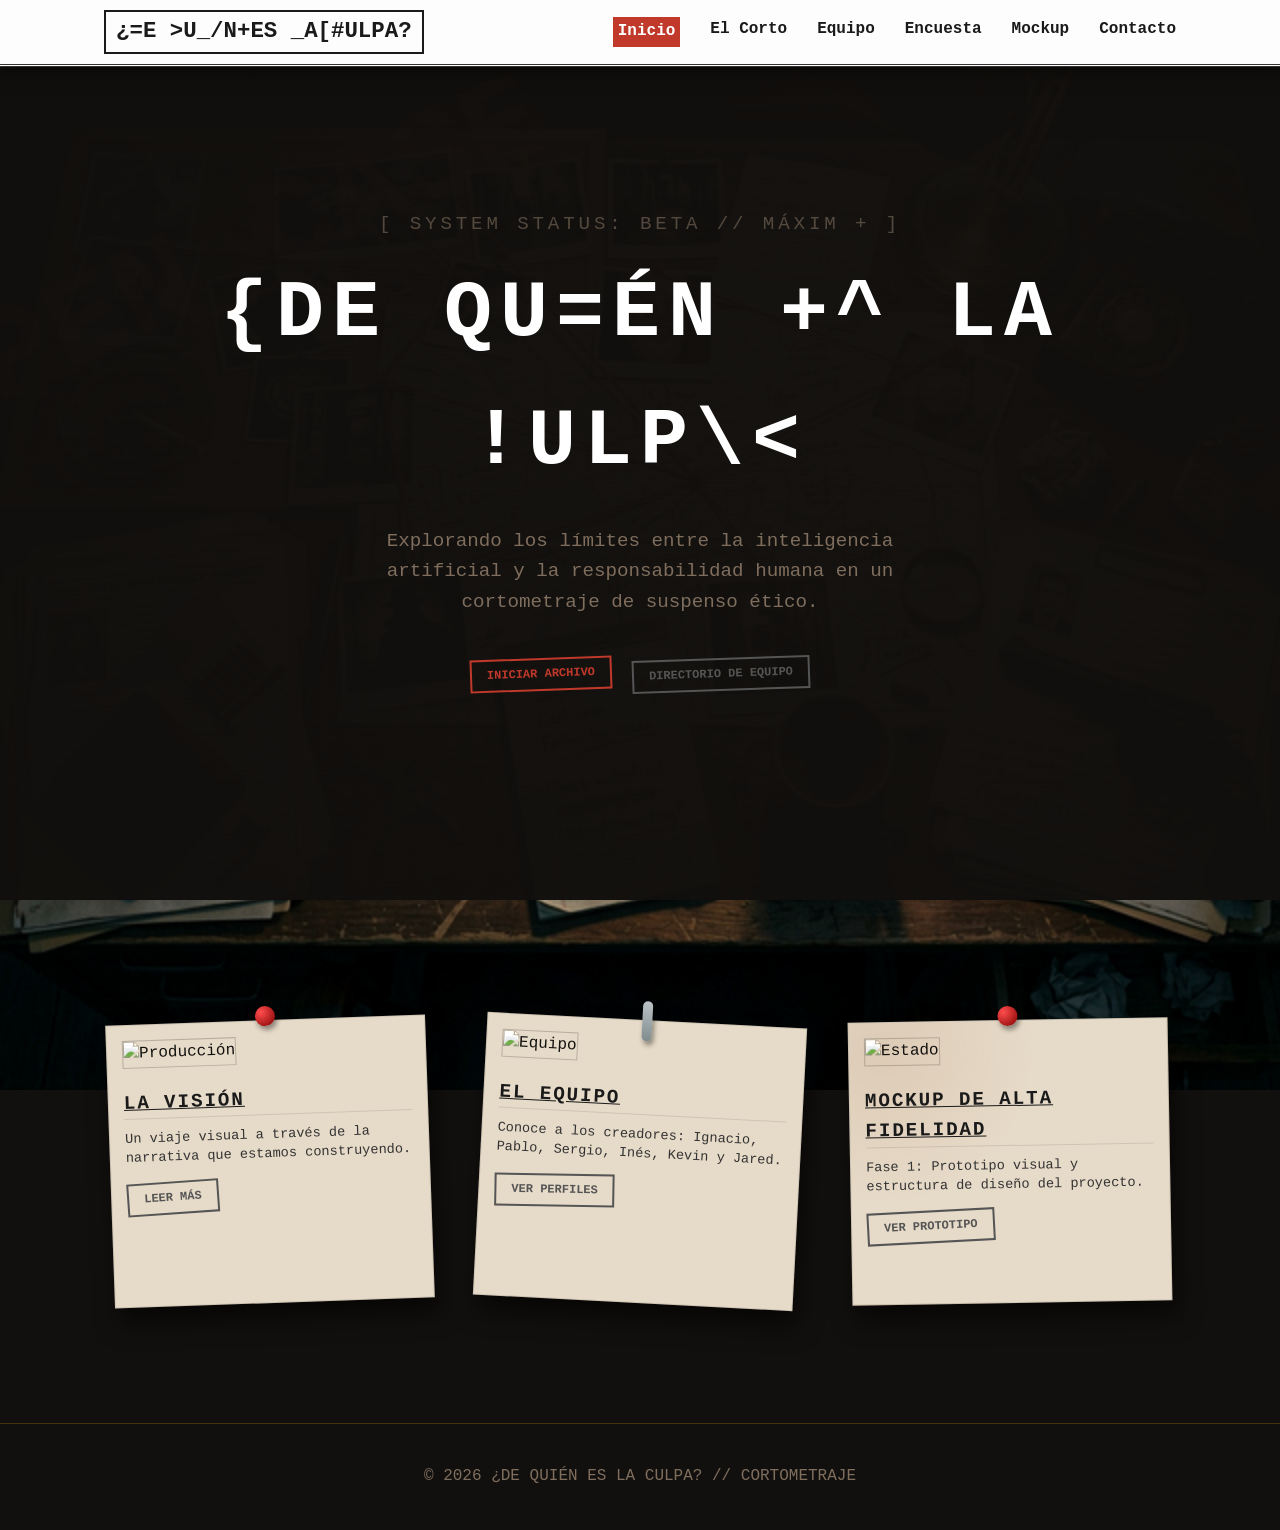
==== index.html @ f93e9118 "Add files via upload" ====
<!DOCTYPE html>
<html lang="es">

<head>
    <meta charset="UTF-8">
    <meta name="viewport" content="width=device-width, initial-scale=1.0">
    <meta name="description"
        content="Web oficial del cortometraje ¿De quién es la culpa?. Explora la historia, el equipo y el proceso creativo.">
    <title>¿DE QUIÉN ES LA CULPA? | Cortometraje 2026</title>
    <link href="https://fonts.googleapis.com/css2?family=Poppins:wght@300;400;600;700&display=swap" rel="stylesheet">
    <link rel="stylesheet" href="css/style.css">
</head>

<body class="page-home">

    <nav>
        <div class="container">
            <a href="index.html" class="logo">¿DE QUIÉN ES LA CULPA?</a>
            <div class="nav-links">
                <a href="index.html" class="active">Inicio</a>
                <a href="about.html">El Corto</a>
                <a href="team.html">Equipo</a>
                <a href="survey.html">Encuesta</a>
                <a href="mockup.html">Mockup</a>
                <a href="contact.html">Contacto</a>
            </div>
        </div>
    </nav>

    <section class="hero">
        <div class="container hero-content" style="position: relative; z-index: 2;">
            <p class="label-mono" style="margin-bottom: 10px; opacity: 0.6;">[ System Status: Beta // Máxim + ]</p>
            <h1>¿DE QUIÉN ES LA CULPA?</h1>
            <p>Explorando los límites entre la inteligencia artificial y la responsabilidad humana en un cortometraje de
                suspenso ético.</p>
            <div style="display: flex; gap: 20px; justify-content: center;">
                <a href="about.html" class="btn btn-primary">Iniciar Archivo</a>
                <a href="team.html" class="btn btn-secondary">Directorio de Equipo</a>
            </div>
        </div>
    </section>



    <section class="container">
        <div class="grid">
            <div class="card">
                <img src="assets/img/vision.png" alt="Producción" class="card-img">
                <div class="card-body">
                    <h3>La Visión</h3>
                    <p>Un viaje visual a través de la narrativa que estamos construyendo.</p>
                    <a href="about.html" class="btn btn-secondary" style="margin-top: 15px;">Leer más</a>
                </div>
            </div>
            <div class="card">
                <img src="assets/img/team.png" alt="Equipo" class="card-img">
                <div class="card-body">
                    <h3>El Equipo</h3>
                    <p>Conoce a los creadores: Ignacio, Pablo, Sergio, Inés, Kevin y Jared.</p>
                    <a href="team.html" class="btn btn-secondary" style="margin-top: 15px;">Ver perfiles</a>
                </div>
            </div>
            <div class="card">
                <img src="assets/img/beta.png" alt="Estado" class="card-img">
                <div class="card-body">
                    <h3>Mockup de Alta Fidelidad</h3>
                    <p>Fase 1: Prototipo visual y estructura de diseño del proyecto.</p>
                    <a href="mockup.html" class="btn btn-secondary" style="margin-top: 15px;">Ver Prototipo</a>
                </div>
            </div>
        </div>
    </section>

    <footer style="padding: 40px 0; border-top: 1px solid var(--glass-border); text-align: center;">
        <div class="container">
            <p>&copy; 2026 ¿DE QUIÉN ES LA CULPA? // CORTOMETRAJE</p>
        </div>
    </footer>

    <script src="js/transitions.js"></script>
</body>

</html>
---- css/style.css ----
:root {
    --primary-bg: #12100e;
    /* Dark Ebony / Shadow */
    --secondary-bg: #e6dac8;
    /* Aged Paper / Polaroid white */
    --accent-gold: #b8860b;
    --accent-ai: #00ff41;
    --accent-red: #c0392b;
    /* Evidence string/pin red */
    --accent-autumn: #e18214;
    --accent-coral: #fb6d4c;
    --accent-vinotage: #4a1f1f;
    --accent-forest: #2d4b2d;
    --text-main: #2c241e;
    /* Ink black for paper */
    --text-on-dark: #f2e8cf;
    /* Parchment for dark areas */
    --text-muted: #7f6e5d;
    --glass-bg: rgba(20, 15, 12, 0.7);
    --glass-border: rgba(184, 134, 11, 0.3);
    --font-family: 'Special Elite', 'Courier New', serif;
    /* Typewriter font */
    --font-mono: 'JetBrains Mono', monospace;
    --transition: all 0.3s ease;
}

@import url('https://fonts.googleapis.com/css2?family=Special+Elite&display=swap');

* {
    margin: 0;
    padding: 0;
    box-sizing: border-box;
}

body {
    background-color: var(--primary-bg);
    color: var(--text-on-dark);
    font-family: var(--font-family);
    line-height: 1.6;
    overflow-x: hidden;
    position: relative;
    background-attachment: fixed;
    background-size: cover;
    background-position: center;
    background-repeat: no-repeat;
    min-height: 100vh;
}

/* Page-Specific Image Overrides */
.page-home {
    background-image: url('../assets/img/bgs/bg_home.png');
}

.page-about {
    background-image: url('../assets/img/bgs/bg_about.png');
}

.page-team {
    background-image: url('../assets/img/bgs/bg_team.png');
}

.page-survey {
    background-image: url('../assets/img/bgs/bg_survey.png');
}

.page-contact {
    background-image: url('../assets/img/bgs/bg_contact.png');
}

.page-status {
    background-image: url('../assets/img/bgs/bg_status.png');
}

.page-mockup {
    background-image: url('../assets/img/bgs/bg_status.png');
}

.page-contact {
    background-image: url('../assets/img/bgs/bg_contact.png');
}

/* Global Dark Tint Layer for readability */
body::before {
    content: "";
    position: fixed;
    top: 0;
    left: 0;
    width: 100%;
    height: 100%;
    background: linear-gradient(rgba(18, 16, 14, 0.8), rgba(18, 16, 14, 0.85));
    z-index: -1;
    pointer-events: none;
}

/* Red Evidence String Layer */
body::after {
    content: "";
    position: fixed;
    top: 0;
    left: 0;
    width: 100%;
    height: 100%;
    background-image:
        repeating-linear-gradient(45deg, transparent, transparent 120px, rgba(192, 57, 43, 0.04) 120px, rgba(192, 57, 43, 0.04) 121px),
        repeating-linear-gradient(-45deg, transparent, transparent 180px, rgba(192, 57, 43, 0.04) 180px, rgba(192, 57, 43, 0.04) 181px);
    pointer-events: none;
    z-index: -2;
}

/* OPEN_CASE Watermark (Refined) */
.page-home::after {
    content: "OPEN_CASE";
    position: fixed;
    bottom: 50px;
    right: 50px;
    font-size: 8rem;
    font-weight: 900;
    color: var(--accent-red);
    opacity: 0.1;
    transform: rotate(-25deg);
    pointer-events: none;
    z-index: -1;
    font-family: var(--font-mono);
}

/* Typography */
h1,
h2,
h3 {
    font-weight: 700;
    letter-spacing: 0.1em;
    color: #fff;
    text-transform: uppercase;
}

.label-mono {
    font-family: var(--font-mono);
    font-size: 0.7rem;
    letter-spacing: 0.2em;
    color: var(--accent-gold);
    text-transform: uppercase;
}

a {
    text-decoration: none;
    color: inherit;
    transition: var(--transition);
}

/* Layout */
.container {
    max-width: 1200px;
    margin: 0 auto;
    padding: 0 5%;
}

/* Navigation */
nav {
    position: fixed;
    top: 0;
    width: 100%;
    padding: 10px 0;
    background: #fdfdfd;
    /* White paper header */
    border-bottom: 3px double #333;
    z-index: 1000;
    box-shadow: 0 5px 15px rgba(0, 0, 0, 0.5);
}

nav .container {
    display: flex;
    justify-content: space-between;
    align-items: center;
}

.logo {
    font-size: 1.4rem;
    font-weight: 700;
    color: #1a1a1a;
    text-transform: uppercase;
    font-family: var(--font-family);
    border: 2px solid #1a1a1a;
    padding: 2px 10px;
}

.nav-links {
    display: flex;
    gap: 30px;
}

.nav-links a {
    color: #1a1a1a;
    font-weight: 700;
}

.nav-links a:hover,
.nav-links a.active {
    background: var(--accent-red);
    color: #fff;
    padding: 2px 5px;
}

/* Hero Section */
.hero {
    height: 100vh;
    display: flex;
    align-items: center;
    justify-content: center;
    text-align: center;
    background: linear-gradient(rgba(18, 16, 14, 0.9), rgba(18, 16, 14, 0.9)), url('../assets/img/hero.png');
    background-size: cover;
    background-position: center;
    position: relative;
    overflow: hidden;
}

/* Subtle scanlines for hero */
.hero::after {
    content: "";
    position: absolute;
    top: 0;
    left: 0;
    width: 100%;
    height: 100%;
    background: repeating-linear-gradient(0deg, rgba(0, 0, 0, 0.05) 0px, rgba(0, 0, 0, 0.05) 1px, transparent 1px, transparent 2px);
    pointer-events: none;
    z-index: 1;
}

.hero-content h1 {
    font-size: clamp(3rem, 8vw, 5rem);
    margin-bottom: 20px;
    text-transform: uppercase;
    animation: fadeInUp 1s ease;
}

.hero-content p {
    font-size: 1.2rem;
    color: var(--text-muted);
    max-width: 600px;
    margin: 0 auto 40px;
    animation: fadeInUp 1s ease 0.2s backwards;
}

/* Evidence Grid & Cards */
.grid {
    display: flex;
    flex-wrap: wrap;
    justify-content: center;
    gap: 50px;
    padding: 120px 0;
}

.card {
    background: var(--secondary-bg);
    /* Polaroid White */
    padding: 15px 15px 60px 15px;
    /* Polaroid bottom spacing for caption */
    border-radius: 0;
    width: 320px;
    box-shadow: 5px 15px 25px rgba(0, 0, 0, 0.6);
    transition: var(--transition);
    position: relative;
    border: 1px solid rgba(0, 0, 0, 0.1);
    color: #1a1a1a;
    /* Global ink color for card content */
}

.card h3 {
    color: #1a1a1a !important;
    text-transform: uppercase;
    border-bottom: 1px solid rgba(0, 0, 0, 0.1);
    margin-bottom: 15px;
}

.card p,
.card li {
    color: #333 !important;
}

/* Red Pin Head */
.card::before {
    content: "";
    position: absolute;
    top: -15px;
    left: 50%;
    transform: translateX(-50%);
    width: 20px;
    height: 20px;
    background: radial-gradient(circle at 30% 30%, #ff4d4d, #800000);
    border-radius: 50%;
    box-shadow: 2px 4px 5px rgba(0, 0, 0, 0.4);
    z-index: 10;
}

/* Case ID Tape */
.card::after {
    content: "EVIDENCE #2901";
    position: absolute;
    bottom: 15px;
    left: 15px;
    font-family: var(--font-mono);
    font-size: 0.7rem;
    color: #555;
    opacity: 0.8;
}

/* Random Rotations for Pinned Look */
.card:nth-child(odd) {
    transform: rotate(-2deg);
}

.card:nth-child(even) {
    transform: rotate(3deg);
}

.card:nth-child(3n) {
    transform: rotate(-1deg);
}

.card:hover {
    transform: scale(1.05) rotate(0deg) !important;
    z-index: 20;
    box-shadow: 0 20px 40px rgba(0, 0, 0, 0.8);
}

/* Hacker Glitch & Transition Effects */
.glitch-overlay {
    position: fixed;
    top: 0;
    left: 0;
    width: 100%;
    height: 100%;
    background: #000;
    z-index: 99999;
    display: none;
    pointer-events: none;
    overflow: hidden;
    justify-content: center;
    align-items: center;
}

/* Scanlines and Noise Layer */
.glitch-overlay::before {
    content: "";
    position: absolute;
    top: 0;
    left: 0;
    right: 0;
    bottom: 0;
    background: linear-gradient(rgba(18, 16, 14, 0) 50%, rgba(0, 0, 0, 0.2) 50%),
        linear-gradient(90deg, rgba(0, 255, 65, 0.03), rgba(0, 0, 0, 0), rgba(0, 255, 65, 0.03));
    background-size: 100% 4px, 150px 100%;
    z-index: 2;
}

.glitch-active .glitch-overlay {
    display: flex;
    animation: smooth-glitch-fade 0.6s ease-out forwards;
}

.skull-stamp {
    font-family: var(--font-mono);
    font-size: 2.5rem;
    color: var(--accent-red);
    opacity: 0.2;
    white-space: pre;
    display: none;
    z-index: 3;
    animation: skull-glitch-pulse 2s infinite ease-in-out;
}

@keyframes smooth-glitch-fade {
    0% {
        opacity: 0;
        transform: scale(1.1);
    }

    20% {
        opacity: 1;
        transform: scale(1);
    }

    80% {
        opacity: 1;
    }

    100% {
        opacity: 0.9;
    }
}

@keyframes skull-glitch-pulse {

    0%,
    100% {
        transform: scale(1) translate(0);
        opacity: 0.2;
    }

    50% {
        transform: scale(1.05) translate(-2px, 1px);
        opacity: 0.3;
    }
}

.skull-stamp {
    font-family: var(--font-mono);
    font-size: 2.5rem;
    color: var(--accent-red);
    opacity: 0.15;
    white-space: pre;
    display: none;
    transform: rotate(-12deg);
    filter: blur(0.5px);
}

/* Scanlines Effect for the overlay */
.glitch-overlay::before {
    content: " ";
    display: block;
    position: absolute;
    top: 0;
    left: 0;
    bottom: 0;
    right: 0;
    background: linear-gradient(rgba(26, 15, 10, 0) 50%, rgba(0, 0, 0, 0.3) 50%),
        linear-gradient(90deg, rgba(0, 255, 65, 0.06), rgba(184, 134, 11, 0.02), rgba(0, 255, 65, 0.06));
    z-index: 2;
    background-size: 100% 3px, 4px 100%;
    pointer-events: none;
}

/* Glitch active class removed in favor of page-transition-active */

/* Large Document Blocks */
.document {
    background: #fdfdfd;
    /* White paper */
    padding: 50px;
    border: 1px solid rgba(0, 0, 0, 0.1);
    box-shadow: 15px 25px 50px rgba(0, 0, 0, 0.8);
    /* Refined shadow */
    color: #1a1a1a;
    position: relative;
    margin-bottom: 50px;
    transform: rotate(0.5deg);
}

.document::before {
    content: "";
    position: absolute;
    top: -15px;
    left: 20px;
    width: 40px;
    height: 15px;
    background: rgba(184, 134, 11, 0.5);
    /* Yellow masking tape */
    transform: rotate(-15deg);
}

.document h2,
.document h3 {
    color: #1a1a1a !important;
    border-bottom: 1px solid #ddd;
    padding-bottom: 10px;
}

.document p {
    color: #333 !important;
}

/* Hacker glitch animation removed */

/* Intense Flicker for headers */
.hacker-text {
    position: relative;
    display: inline-block;
}

.hacker-text::before,
.hacker-text::after {
    content: attr(data-text);
    position: absolute;
    top: 0;
    left: 0;
    width: 100%;
    height: 100%;
    background: var(--primary-bg);
}

.hacker-text::after {
    left: 2px;
    text-shadow: -1px 0 rgba(255, 0, 193, 0.4);
    clip-path: inset(0 0 0 0);
    animation: glitch-anim-2 5s infinite linear alternate-reverse;
}

.hacker-text::before {
    left: -2px;
    text-shadow: 1px 0 rgba(0, 255, 249, 0.4);
    clip-path: inset(0 0 0 0);
    animation: glitch-anim-1 7s infinite linear alternate-reverse;
}

@keyframes glitch-anim-1 {
    0% {
        clip-path: inset(20% 0 30% 0);
    }

    20% {
        clip-path: inset(60% 0 10% 0);
    }

    40% {
        clip-path: inset(40% 0 50% 0);
    }

    60% {
        clip-path: inset(80% 0 5% 0);
    }

    80% {
        clip-path: inset(10% 0 70% 0);
    }

    100% {
        clip-path: inset(30% 0 20% 0);
    }
}

@keyframes glitch-anim-2 {
    0% {
        clip-path: inset(15% 0 15% 0);
    }

    25% {
        clip-path: inset(10% 0 80% 0);
    }

    50% {
        clip-path: inset(50% 0 10% 0);
    }

    75% {
        clip-path: inset(40% 0 40% 0);
    }

    100% {
        clip-path: inset(80% 0 5% 0);
    }
}

/* Scroll reveal for better flow */
section {
    opacity: 0;
    transform: translateY(20px);
    transition: all 0.8s ease-out;
}

section.visible {
    opacity: 1;
    transform: translateY(0);
}

.card::after {
    content: "";
    position: absolute;
    top: 0;
    left: 0;
    width: 100%;
    height: 100%;
    border: 1px solid var(--accent-gold);
    opacity: 0;
    transition: var(--transition);
    pointer-events: none;
}

.card:hover {
    transform: translateY(-5px);
    box-shadow: 0 0 30px rgba(212, 175, 55, 0.1);
}

.card:hover::after {
    opacity: 0.3;
}

.card-img {
    width: 100%;
    height: 250px;
    object-fit: cover;
    filter: sepia(0.3) contrast(1.1);
    /* Aged photo look */
    border: 1px solid rgba(0, 0, 0, 0.2);
    transition: var(--transition);
}

.card:hover .card-img {
    filter: sepia(0) contrast(1);
}

.card-body {
    padding: 20px 0 0 0;
    color: var(--text-main);
}

.card-body h3 {
    font-size: 1.2rem;
    color: #1a1a1a;
    margin-bottom: 10px;
    text-decoration: underline;
}

.card-body p {
    font-size: 0.85rem;
    line-height: 1.4;
    color: #333;
}

/* Buttons */
.btn {
    display: inline-block;
    padding: 5px 15px;
    border-radius: 0;
    font-family: var(--font-mono);
    font-weight: 700;
    font-size: 0.75rem;
    cursor: pointer;
    text-transform: uppercase;
    transition: var(--transition);
    transform: rotate(-2deg);
    /* Slightly tilted stamp */
}

.btn-primary {
    background: transparent;
    border: 2px solid var(--accent-red);
    color: var(--accent-red);
}

.btn-secondary {
    background: transparent;
    border: 2px solid #555;
    color: #555;
}

.btn:hover {
    background: var(--accent-red);
    color: #fff;
    transform: scale(1.1) rotate(0deg);
    box-shadow: 2px 2px 10px rgba(0, 0, 0, 0.2);
}

/* Footer */
footer {
    padding: 60px 0;
    border-top: 1px solid var(--glass-border);
    text-align: center;
    color: var(--text-muted);
}

/* Video Containers */
.video-grid {
    display: grid;
    grid-template-columns: 1fr;
    gap: 40px;
    padding: 60px 0;
}

.video-container {
    position: relative;
    width: 100%;
    padding-bottom: 56.25%;
    /* 16:9 Aspect Ratio */
    height: 0;
    overflow: hidden;
    border-radius: 20px;
    border: 1px solid var(--glass-border);
    background: #000;
    box-shadow: 0 20px 50px rgba(0, 0, 0, 0.5);
}

.video-container iframe,
.video-container video {
    position: absolute;
    top: 0;
    left: 0;
    width: 100%;
    height: 100%;
    border: none;
}

.video-title {
    margin-top: 20px;
    text-align: center;
    color: var(--accent-gold);
}

/* Animations */
@keyframes fadeInUp {
    from {
        opacity: 0;
        transform: translateY(30px);
    }

    to {
        opacity: 1;
        transform: translateY(0);
    }
}

/* Team Cards */
.team-layout {
    display: flex;
    flex-direction: column;
    align-items: center;
    gap: 15px;
    position: relative;
}

/* Folder Tab for Team Cards */
.team-layout::after {
    content: "FILE_ID_" attr(data-id, "00");
    position: absolute;
    top: -30px;
    right: 20px;
    background: var(--secondary-bg);
    padding: 5px 15px;
    font-size: 0.6rem;
    font-weight: 700;
    color: #555;
    border: 1px solid rgba(0, 0, 0, 0.1);
    border-bottom: none;
    border-radius: 5px 5px 0 0;
    font-family: var(--font-mono);
}

.team-img-wrapper {
    position: relative;
    width: 200px;
    height: 200px;
    border: 1px solid rgba(0, 0, 0, 0.1);
    background: #fff;
    padding: 5px;
    transition: var(--transition);
}

.team-img-wrapper img {
    width: 100%;
    height: 100%;
    object-fit: cover;
    filter: sepia(0.2) contrast(1.1);
}

.team-hover-desc {
    position: absolute;
    top: 5px;
    left: 5px;
    right: 5px;
    bottom: 5px;
    background: rgba(46, 36, 30, 0.95);
    /* Darker Sepia for better contrast */
    display: flex;
    flex-direction: column;
    justify-content: center;
    align-items: center;
    text-align: center;
    padding: 15px;
    opacity: 0;
    transition: opacity 0.3s ease;
    color: var(--secondary-bg) !important;
}

.team-img-wrapper:hover .team-hover-desc {
    opacity: 1;
}

.team-hover-desc p {
    color: var(--secondary-bg) !important;
    /* Force color on all paragraphs */
    margin: 0;
}

.team-hover-desc p.role {
    font-size: 0.85rem;
    font-weight: 900;
    text-transform: uppercase;
    border: 2px solid var(--secondary-bg);
    padding: 2px 8px;
    margin-bottom: 12px;
    color: var(--secondary-bg) !important;
}

.team-hover-desc p.desc {
    font-size: 0.75rem;
    line-height: 1.4;
    color: var(--secondary-bg) !important;
}

/* Extra Flavor: Coffee Stains and Clips */
.card:nth-child(2)::before {
    /* Paper clip instead of pin for the second card */
    background: linear-gradient(to bottom, #bdc3c7, #7f8c8d);
    width: 10px;
    height: 40px;
    border-radius: 5px;
    top: -20px;
}

.card:last-child {
    background-image: radial-gradient(circle at 10% 10%, rgba(139, 69, 19, 0.1) 0%, transparent 40%);
    /* Coffee stain */
}

.card:last-child::after {
    content: "STAIN_OBSERVED_ON_SET";
    bottom: -15px;
    right: 0;
    font-size: 0.5rem;
    color: var(--accent-red);
}

/* New Animations */
@keyframes textFlicker {

    0%,
    100% {
        opacity: 1;
    }

    50% {
        opacity: 0.85;
    }

    /* Gentle pulse instead of sharp drops */
    80% {
        opacity: 0.95;
    }
}

/* Accessibility & Responsive */
@media (max-width: 768px) {
    .nav-links {
        display: none;
    }

    .team-layout {
        flex-direction: column;
        text-align: center;
    }
}
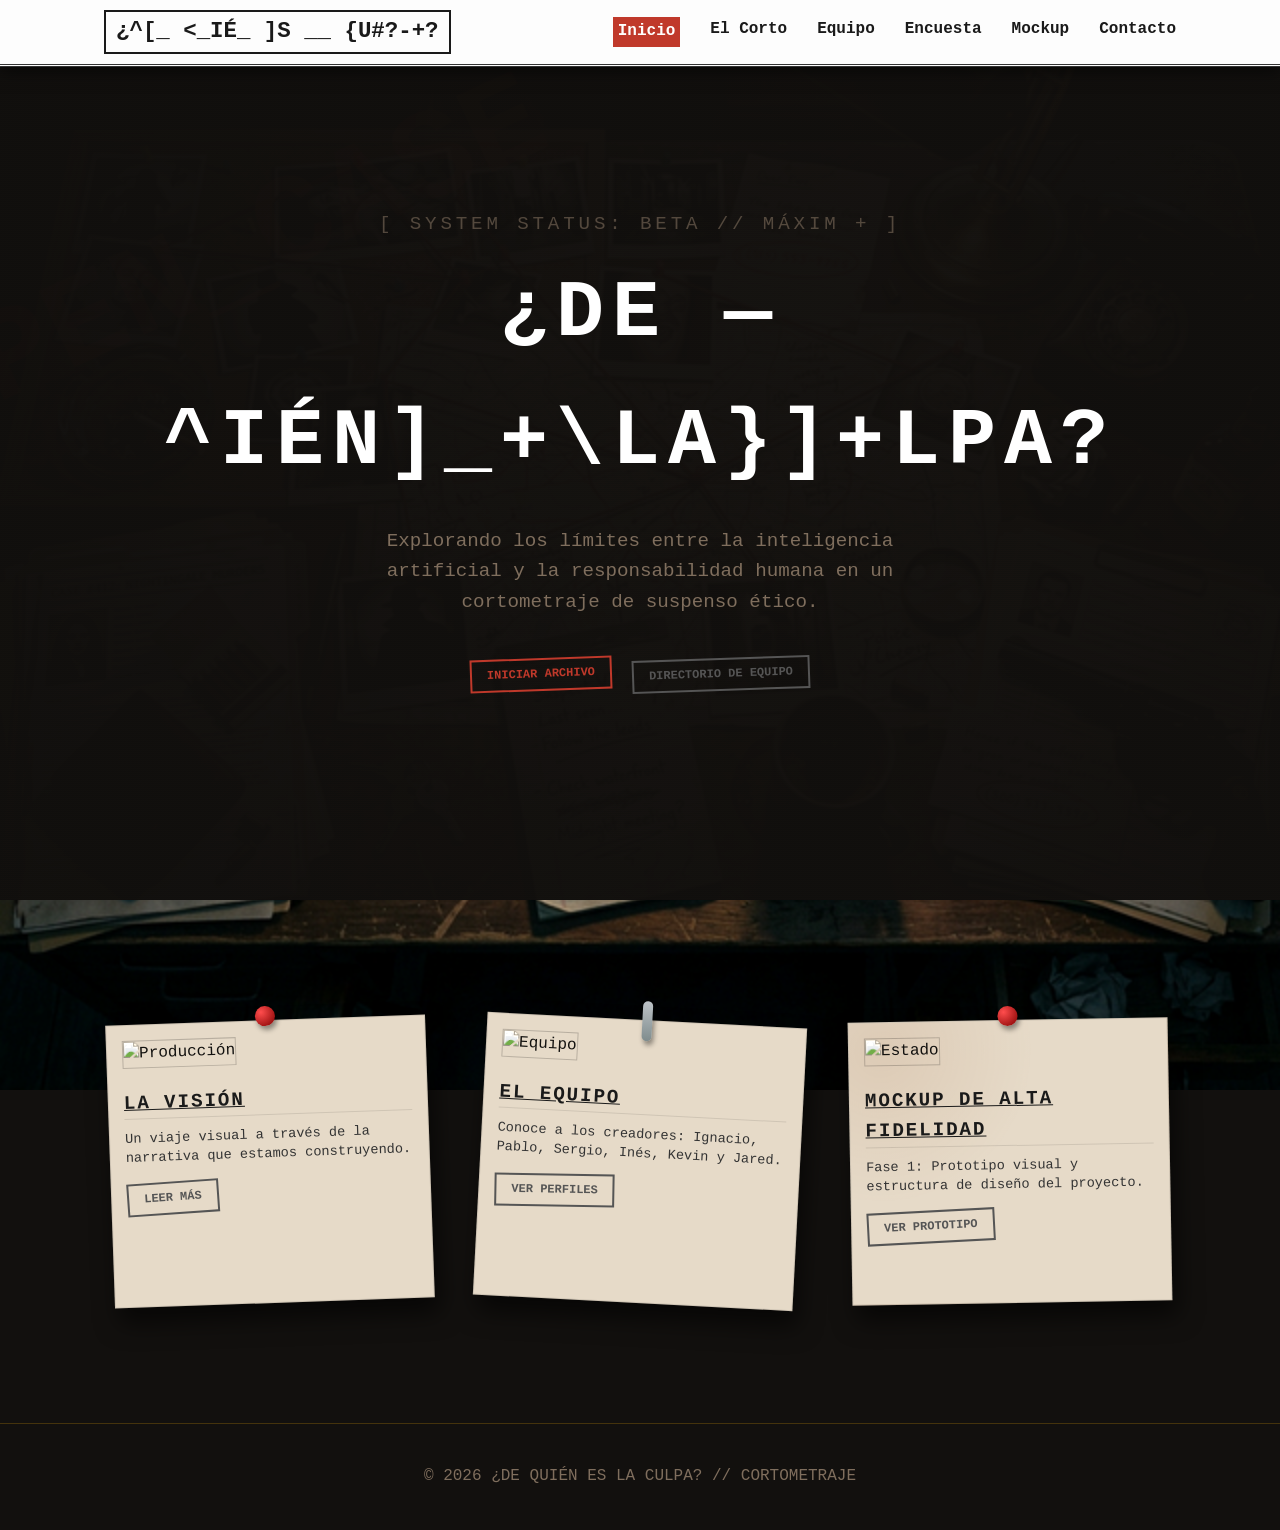
==== commit d611fbad: "Revise index.html for film website Updated the HTML structure and content for the film's official we" ====
--- a/index.html
+++ b/index.html
@@ -9,13 +9,14 @@
     <title>¿DE QUIÉN ES LA CULPA? | Cortometraje 2026</title>
     <link href="https://fonts.googleapis.com/css2?family=Poppins:wght@300;400;600;700&display=swap" rel="stylesheet">
     <link rel="stylesheet" href="css/style.css">
+    
 </head>
 
 <body class="page-home">
 
     <nav>
         <div class="container">
-            <a href="index.html" class="logo">¿DE QUIÉN ES LA CULPA?</a>
+            <a href="index.html" class="logo">¿¿DE QUIÉN ES LA CULPA??</a>
             <div class="nav-links">
                 <a href="index.html" class="active">Inicio</a>
                 <a href="about.html">El Corto</a>
@@ -80,4 +81,4 @@
     <script src="js/transitions.js"></script>
 </body>
 
-</html>+</html>
